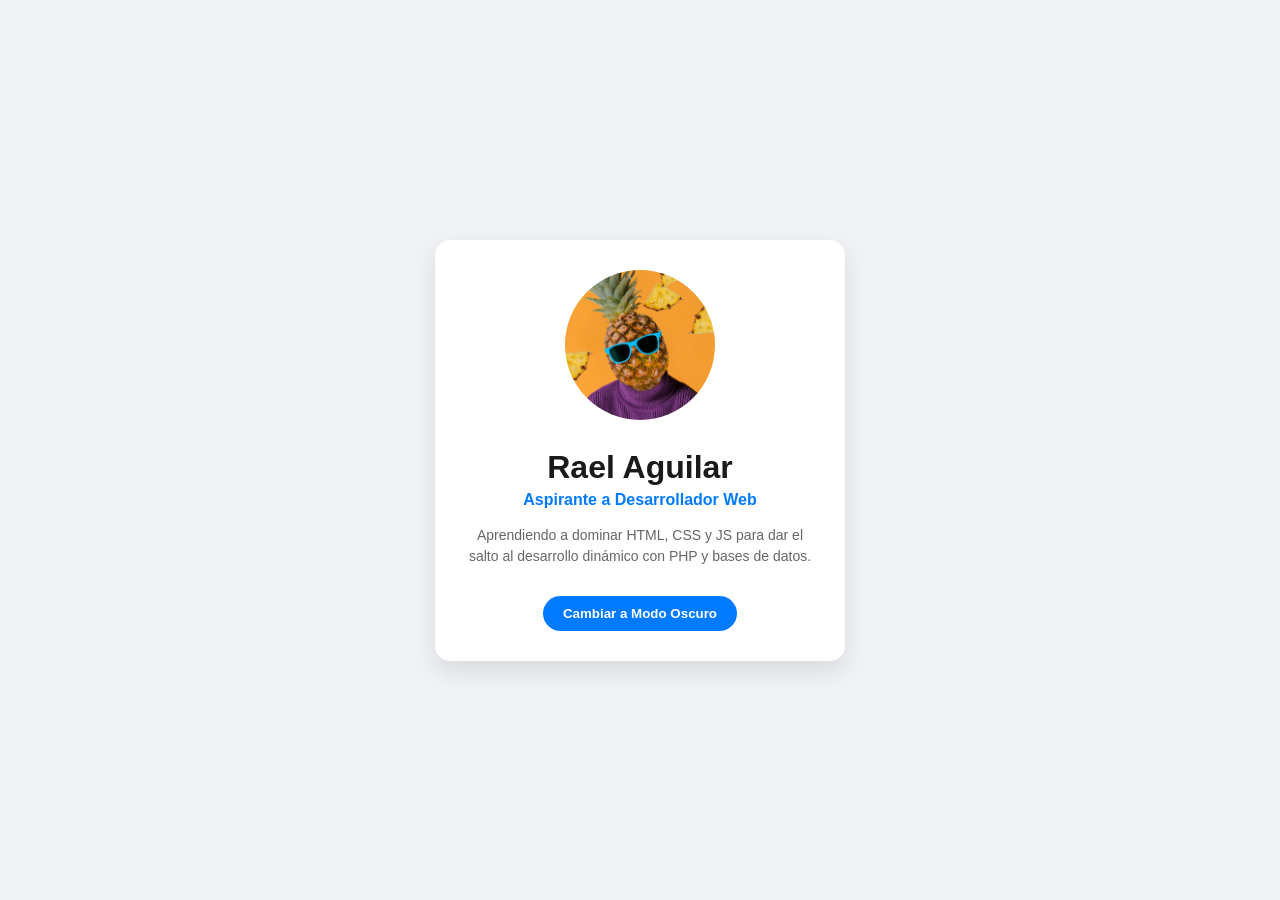
==== index.html @ 2f479e88 "Add files via upload" ====
<!DOCTYPE html>
<html lang="es">
<head>
    <meta charset="UTF-8">
    <meta name="viewport" content="width=device-width, initial-scale=1.0">
    <title>Mi Tarjeta de Presentación</title>
    <!-- Vinculamos el archivo CSS -->
    <link rel="stylesheet" href="estilos.css">
</head>
<body>

    <div class="tarjeta" id="tarjeta">
        <img src="yo.jpg" alt="Foto de Perfil" class="foto">
        <h1>Rael Aguilar</h1>
        <p class="profesion">Aspirante a Desarrollador Web</p>
        <p class="bio">Aprendiendo a dominar HTML, CSS y JS para dar el salto al desarrollo dinámico con PHP y bases de datos.</p>
        
        <button id="btn-tema">Cambiar a Modo Oscuro</button>
    </div>

    <!-- Vinculamos el archivo JS al final para que cargue después del HTML -->
    <script src="script.js"></script>
</body>
</html>
---- estilos.css ----
/* Configuración básica de la página */
body {
    font-family: 'Segoe UI', Tahoma, Geneva, Verdana, sans-serif;
    background-color: #f0f2f5;
    display: flex;
    justify-content: center;
    align-items: center;
    height: 100vh;
    margin: 0;
    transition: background-color 0.3s ease;
}

/* Estilo del contenedor principal */
.tarjeta {
    background-color: #ffffff;
    padding: 30px;
    border-radius: 15px;
    box-shadow: 0 10px 25px rgba(0, 0, 0, 0.1);
    text-align: center;
    max-width: 350px;
    transition: all 0.3s ease;
}

/* Foto redonda */
.foto {
    width: 150px;            /* Define el ancho deseado */
    height: 150px;           /* Define la altura deseada */
    object-fit: cover;       /* Ajusta la imagen sin recortar ni deformar sus proporciones */
    border-radius: 50%;      /* La hace completamente redonda */
    margin-bottom: 15px;
}

/* Tipografías */
h1 {
    margin: 10px 0 5px 0;
    color: #1a1a1a;
}

.profesion {
    color: #007bff;
    font-weight: bold;
    margin-top: 0;
}

.bio {
    color: #666;
    font-size: 14px;
    line-height: 1.5;
}

/* Botón interactivo */
button {
    background-color: #007bff;
    color: white;
    border: none;
    padding: 10px 20px;
    border-radius: 20px;
    cursor: pointer;
    font-weight: bold;
    margin-top: 15px;
    transition: background-color 0.2s ease;
}

button:hover {
    background-color: #0056b3;
}

/* Estilos adicionales que aplicará JavaScript para el Modo Oscuro */
body.oscuro {
    background-color: #121212;
}

.tarjeta.modo-oscuro {
    background-color: #1e1e1e;
    color: #ffffff;
    box-shadow: 0 10px 25px rgba(255, 255, 255, 0.05);
}

.tarjeta.modo-oscuro h1,
.tarjeta.modo-oscuro .bio {
    color: #ffffff;
}
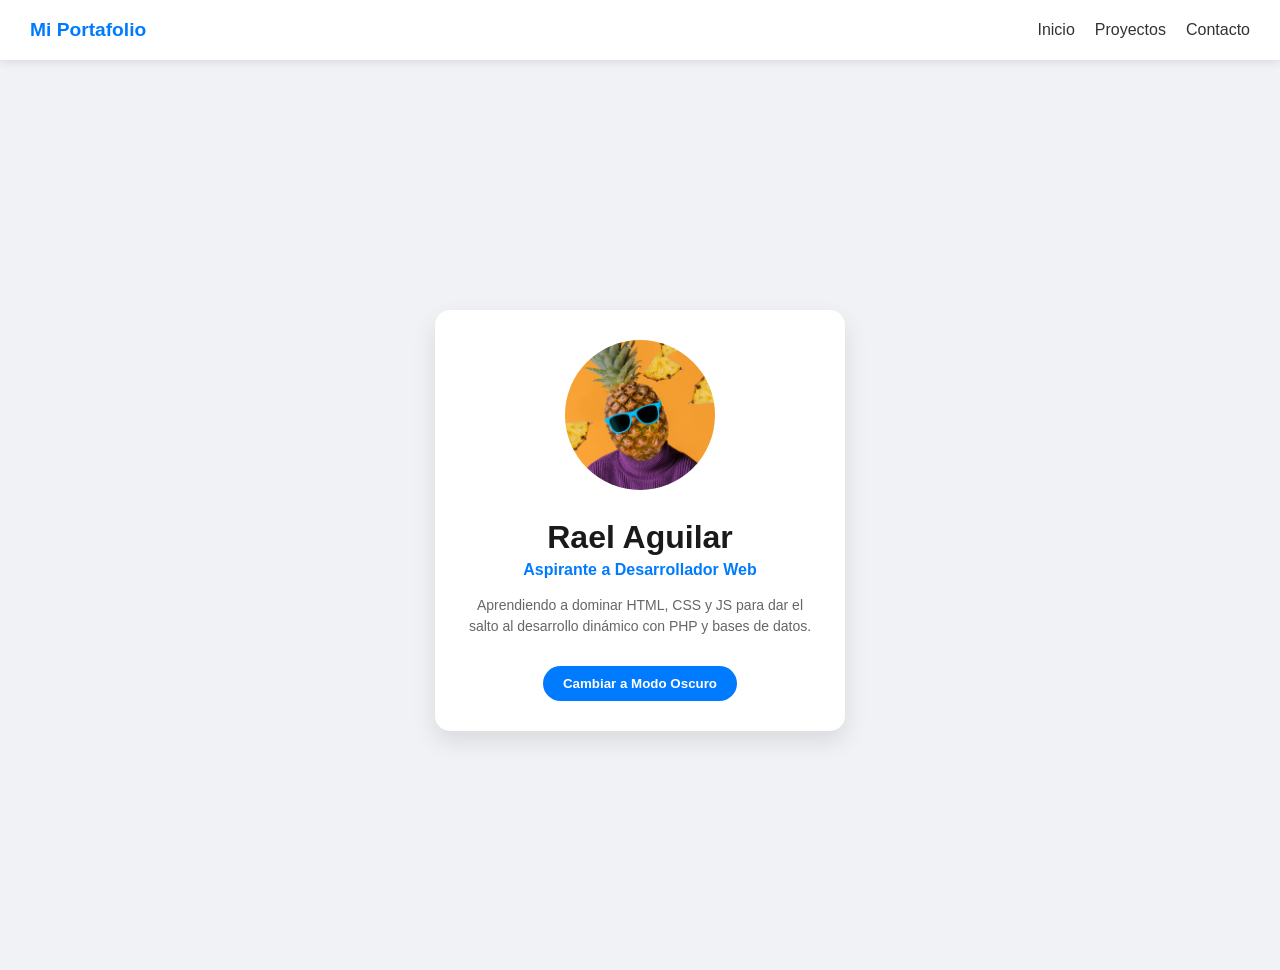
==== commit 12ff0664: "Add files via upload Agregué un menú con opciones" ====
--- a/index.html
+++ b/index.html
@@ -4,21 +4,34 @@
     <meta charset="UTF-8">
     <meta name="viewport" content="width=device-width, initial-scale=1.0">
     <title>Mi Tarjeta de Presentación</title>
-    <!-- Vinculamos el archivo CSS -->
     <link rel="stylesheet" href="estilos.css">
 </head>
 <body>
 
-    <div class="tarjeta" id="tarjeta">
-        <img src="yo.jpg" alt="Foto de Perfil" class="foto">
-        <h1>Rael Aguilar</h1>
-        <p class="profesion">Aspirante a Desarrollador Web</p>
-        <p class="bio">Aprendiendo a dominar HTML, CSS y JS para dar el salto al desarrollo dinámico con PHP y bases de datos.</p>
-        
-        <button id="btn-tema">Cambiar a Modo Oscuro</button>
-    </div>
+    <!-- Menú de Navegación -->
+    <header class="navbar">
+        <div class="logo">Mi Portafolio</div>
+        <nav>
+            <ul class="nav-links">
+                <li><a href="#inicio">Inicio</a></li>
+                <li><a href="proyectos.html">Proyectos</a></li>
+                <li><a href="contacto.html">Contacto</a></li>
+            </ul>
+        </nav>
+    </header>
 
-    <!-- Vinculamos el archivo JS al final para que cargue después del HTML -->
+    <!-- Contenido Principal -->
+    <main class="contenedor-principal" id="inicio">
+        <div class="tarjeta" id="tarjeta">
+            <img src="yo.jpg" alt="Foto de Perfil" class="foto">
+            <h1>Rael Aguilar</h1>
+            <p class="profesion">Aspirante a Desarrollador Web</p>
+            <p class="bio">Aprendiendo a dominar HTML, CSS y JS para dar el salto al desarrollo dinámico con PHP y bases de datos.</p>
+            
+            <button id="btn-tema">Cambiar a Modo Oscuro</button>
+        </div>
+    </main>
+
     <script src="script.js"></script>
 </body>
 </html>
--- a/estilos.css
+++ b/estilos.css
@@ -1,3 +1,75 @@
+/* --- ESTILOS DEL MENÚ DE NAVEGACIÓN --- */
+body {
+    font-family: 'Segoe UI', Tahoma, Geneva, Verdana, sans-serif;
+    background-color: #f0f2f5;
+    margin: 0;
+    padding-top: 70px; /* Espacio para que el menú fijo no tape la tarjeta */
+    transition: background-color 0.3s ease;
+}
+
+.navbar {
+    position: fixed;
+    top: 0;
+    left: 0;
+    width: 100%;
+    height: 60px;
+    background-color: #ffffff;
+    display: flex;
+    justify-content: space-between;
+    align-items: center;
+    padding: 0 30px;
+    box-sizing: border-box;
+    box-shadow: 0 2px 10px rgba(0, 0, 0, 0.1);
+    z-index: 1000; /* Asegura que el menú quede por encima de todo */
+}
+
+.logo {
+    font-weight: bold;
+    font-size: 1.2rem;
+    color: #007bff;
+}
+
+.nav-links {
+    display: flex;
+    list-style: none;
+    margin: 0;
+    padding: 0;
+    gap: 20px; /* Espacio entre cada opción del menú */
+}
+
+.nav-links a {
+    text-decoration: none;
+    color: #333;
+    font-weight: 500;
+    transition: color 0.2s ease;
+}
+
+.nav-links a:hover {
+    color: #007bff; /* Color al pasar el cursor */
+}
+
+/* Centrado del contenido principal */
+.contenedor-principal {
+    display: flex;
+    justify-content: center;
+    align-items: center;
+    min-height: calc(100vh - 70px);
+}
+
+/* --- ESTILOS PARA MODO OSCURO EN EL MENÚ --- */
+body.oscuro .navbar {
+    background-color: #1e1e1e;
+    box-shadow: 0 2px 10px rgba(255, 255, 255, 0.05);
+}
+
+body.oscuro .nav-links a {
+    color: #ffffff;
+}
+
+body.oscuro .nav-links a:hover {
+    color: #007bff;
+}
+
 /* Configuración básica de la página */
 body {
     font-family: 'Segoe UI', Tahoma, Geneva, Verdana, sans-serif;
@@ -79,4 +151,140 @@
 .tarjeta.modo-oscuro h1,
 .tarjeta.modo-oscuro .bio {
     color: #ffffff;
+}
+
+/* --- ESTILOS DEL FORMULARIO DE CONTACTO --- */
+
+.tarjeta-formulario {
+    max-width: 450px; /* Un poco más ancho para que quepa bien el formulario */
+    text-align: left; /* Alineamos las etiquetas del formulario a la izquierda */
+}
+
+.tarjeta-formulario h1, 
+.tarjeta-formulario .bio {
+    text-align: center; /* Mantenemos título y descripción centrados */
+}
+
+.formulario {
+    display: flex;
+    flex-direction: column;
+    gap: 15px; /* Separación entre cada campo */
+    margin-top: 20px;
+}
+
+.campo {
+    display: flex;
+    flex-direction: column;
+    gap: 5px;
+}
+
+.campo label {
+    font-size: 14px;
+    font-weight: bold;
+    color: #444;
+}
+
+.campo input, 
+.campo textarea {
+    width: 100%;
+    padding: 10px 12px;
+    border: 1px solid #ccc;
+    border-radius: 8px;
+    font-family: inherit;
+    font-size: 14px;
+    box-sizing: border-box;
+    transition: border-color 0.2s, box-shadow 0.2s;
+}
+
+/* Efecto al hacer clic en un campo de texto */
+.campo input:focus, 
+.campo textarea:focus {
+    outline: none;
+    border-color: #007bff;
+    box-shadow: 0 0 5px rgba(0, 123, 255, 0.3);
+}
+
+.btn-enviar {
+    background-color: #007bff;
+    color: white;
+    border: none;
+    padding: 12px;
+    border-radius: 8px;
+    font-size: 16px;
+    font-weight: bold;
+    cursor: pointer;
+    transition: background-color 0.2s ease;
+    margin-top: 10px;
+}
+
+.btn-enviar:hover {
+    background-color: #0056b3;
+}
+
+/* Ajustes adicionales si se activa el Modo Oscuro */
+body.oscuro .campo label {
+    color: #ddd;
+}
+
+body.oscuro .campo input, 
+body.oscuro .campo textarea {
+    background-color: #2b2b2b;
+    border-color: #444;
+    color: #fff;
+}
+
+/* --- ESTILOS DE BOTONES SOCIALES --- */
+
+.separador {
+    text-align: center;
+    margin: 25px 0 15px 0;
+    border-bottom: 1px solid #e0e0e0;
+    line-height: 0.1em;
+}
+
+.separador span {
+    background: #fff;
+    padding: 0 10px;
+    color: #888;
+    font-size: 13px;
+}
+
+body.oscuro .separador span {
+    background: #1e1e1e;
+    color: #aaa;
+}
+
+.redes-sociales {
+    display: flex;
+    gap: 10px;
+    justify-content: center;
+}
+
+.btn-red {
+    display: flex;
+    align-items: center;
+    justify-content: center;
+    gap: 8px;
+    flex: 1;
+    padding: 10px 15px;
+    border-radius: 8px;
+    text-decoration: none;
+    color: white;
+    font-weight: bold;
+    font-size: 14px;
+    transition: transform 0.2s, opacity 0.2s;
+}
+
+.btn-red:hover {
+    transform: translateY(-2px); /* Eleva un poco el botón al pasar el cursor */
+    opacity: 0.9;
+}
+
+/* Colores oficiales de las marcas */
+.facebook {
+    background-color: #1877f2;
+}
+
+.whatsapp {
+    background-color: #25d366;
 }
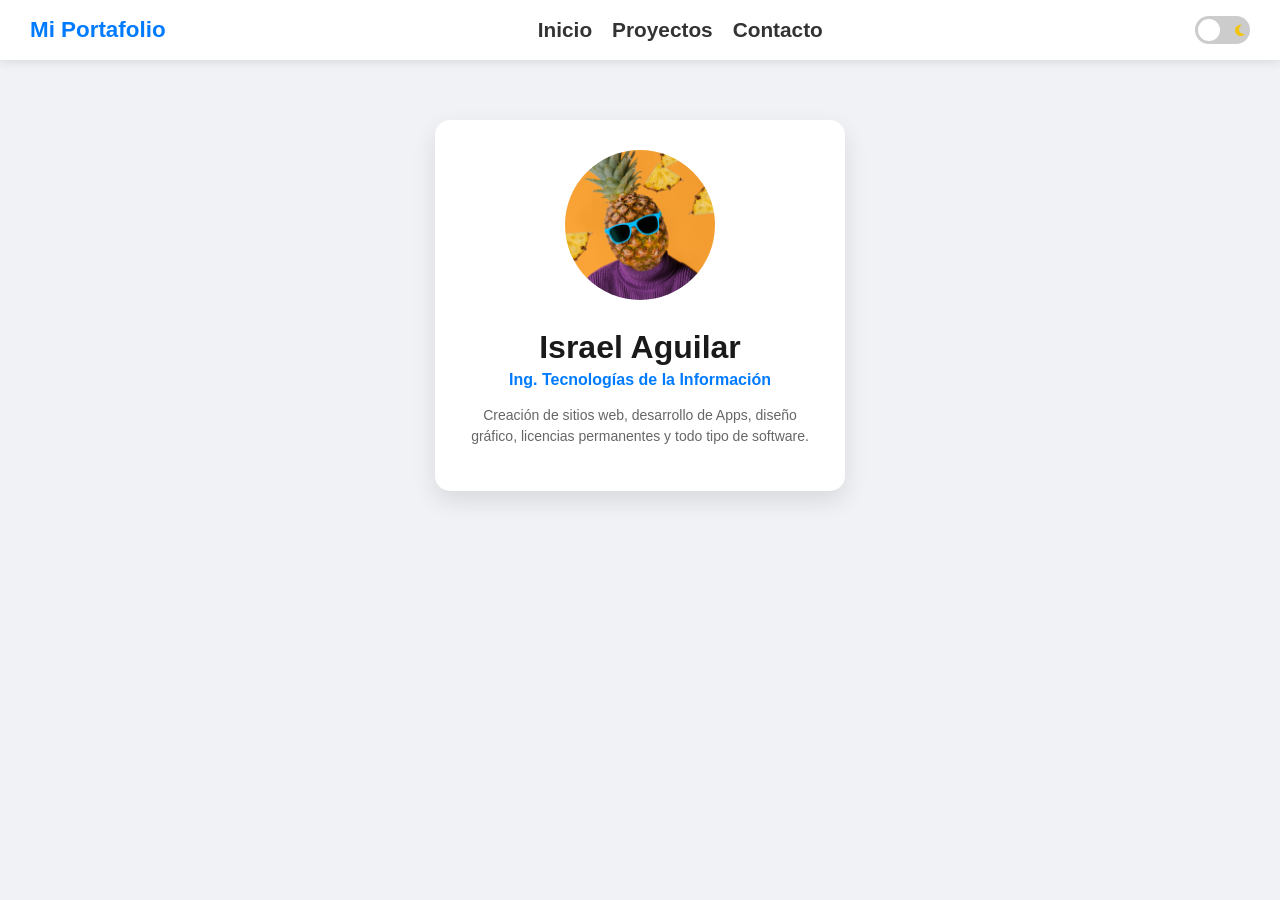
==== commit 9ac4452a: "Add files via upload Agregué mejoras y una galería de capturas en el apartado de proyectos" ====
--- a/index.html
+++ b/index.html
@@ -5,30 +5,41 @@
     <meta name="viewport" content="width=device-width, initial-scale=1.0">
     <title>Mi Tarjeta de Presentación</title>
     <link rel="stylesheet" href="estilos.css">
+    <link rel="stylesheet" href="https://cdnjs.cloudflare.com/ajax/libs/font-awesome/6.4.0/css/all.min.css">
 </head>
 <body>
 
     <!-- Menú de Navegación -->
     <header class="navbar">
-        <div class="logo">Mi Portafolio</div>
-        <nav>
-            <ul class="nav-links">
-                <li><a href="#inicio">Inicio</a></li>
-                <li><a href="proyectos.html">Proyectos</a></li>
-                <li><a href="contacto.html">Contacto</a></li>
-            </ul>
-        </nav>
-    </header>
+    <a href="index.html" class="logo">Mi Portafolio</a>
+    <nav>
+        <ul class="nav-links">
+            <li><a href="index.html">Inicio</a></li>
+            <li><a href="proyectos.html">Proyectos</a></li>
+            <li><a href="contacto.html">Contacto</a></li>
+        </ul>
+    </nav>
+    
+    <!-- Interruptor deslizante de Modo Oscuro -->
+    <div class="theme-switch-wrapper">
+        <label class="theme-switch" for="checkbox-tema">
+            <input type="checkbox" id="checkbox-tema" />
+            <div class="slider round">
+                <i class="fa-solid fa-sun icon-sun"></i>
+                <i class="fa-solid fa-moon icon-moon"></i>
+            </div>
+        </label>
+    </div>
+</header>
 
     <!-- Contenido Principal -->
     <main class="contenedor-principal" id="inicio">
         <div class="tarjeta" id="tarjeta">
             <img src="yo.jpg" alt="Foto de Perfil" class="foto">
-            <h1>Rael Aguilar</h1>
-            <p class="profesion">Aspirante a Desarrollador Web</p>
-            <p class="bio">Aprendiendo a dominar HTML, CSS y JS para dar el salto al desarrollo dinámico con PHP y bases de datos.</p>
+            <h1>Israel Aguilar</h1>
+            <p class="profesion">Ing. Tecnologías de la Información</p>
+            <p class="bio">Creación de sitios web, desarrollo de Apps, diseño gráfico, licencias permanentes y todo tipo de software.</p>
             
-            <button id="btn-tema">Cambiar a Modo Oscuro</button>
         </div>
     </main>
 
--- a/estilos.css
+++ b/estilos.css
@@ -1,10 +1,15 @@
-/* --- ESTILOS DEL MENÚ DE NAVEGACIÓN --- */
+/* ==========================================
+   1. CONFIGURACIÓN Y MENÚ DE NAVEGACIÓN
+   ========================================== */
+
 body {
     font-family: 'Segoe UI', Tahoma, Geneva, Verdana, sans-serif;
     background-color: #f0f2f5;
     margin: 0;
-    padding-top: 70px; /* Espacio para que el menú fijo no tape la tarjeta */
-    transition: background-color 0.3s ease;
+    padding-top: 80px; /* Espacio para la navbar fija */
+    min-height: 100vh;
+    box-sizing: border-box;
+    transition: background-color 0.3s ease, color 0.3s ease;
 }
 
 .navbar {
@@ -20,13 +25,19 @@
     padding: 0 30px;
     box-sizing: border-box;
     box-shadow: 0 2px 10px rgba(0, 0, 0, 0.1);
-    z-index: 1000; /* Asegura que el menú quede por encima de todo */
+    z-index: 1000;
+    transition: background-color 0.3s ease;
 }
 
 .logo {
     font-weight: bold;
-    font-size: 1.2rem;
+    font-size: 1.4rem;
     color: #007bff;
+    text-decoration: none;
+    transition: color 0.2s ease;
+}
+.logo:hover {
+    color: #0056b3;
 }
 
 .nav-links {
@@ -34,55 +45,35 @@
     list-style: none;
     margin: 0;
     padding: 0;
-    gap: 20px; /* Espacio entre cada opción del menú */
+    gap: 20px;
 }
 
 .nav-links a {
     text-decoration: none;
     color: #333;
-    font-weight: 500;
+    font-weight: 600;
+    font-size: 1.3rem;
     transition: color 0.2s ease;
 }
 
 .nav-links a:hover {
-    color: #007bff; /* Color al pasar el cursor */
+    color: #007bff;
 }
 
 /* Centrado del contenido principal */
 .contenedor-principal {
     display: flex;
     justify-content: center;
-    align-items: center;
-    min-height: calc(100vh - 70px);
-}
-
-/* --- ESTILOS PARA MODO OSCURO EN EL MENÚ --- */
-body.oscuro .navbar {
-    background-color: #1e1e1e;
-    box-shadow: 0 2px 10px rgba(255, 255, 255, 0.05);
-}
-
-body.oscuro .nav-links a {
-    color: #ffffff;
-}
-
-body.oscuro .nav-links a:hover {
-    color: #007bff;
-}
-
-/* Configuración básica de la página */
-body {
-    font-family: 'Segoe UI', Tahoma, Geneva, Verdana, sans-serif;
-    background-color: #f0f2f5;
-    display: flex;
-    justify-content: center;
-    align-items: center;
-    height: 100vh;
-    margin: 0;
-    transition: background-color 0.3s ease;
-}
-
-/* Estilo del contenedor principal */
+    align-items: flex-start;
+    padding-top: 40px;
+    padding-bottom: 40px;
+    width: 100%;
+}
+
+/* ==========================================
+   2. ESTILOS DE TARJETAS Y ELEMENTOS BASE
+   ========================================== */
+
 .tarjeta {
     background-color: #ffffff;
     padding: 30px;
@@ -93,16 +84,14 @@
     transition: all 0.3s ease;
 }
 
-/* Foto redonda */
 .foto {
-    width: 150px;            /* Define el ancho deseado */
-    height: 150px;           /* Define la altura deseada */
-    object-fit: cover;       /* Ajusta la imagen sin recortar ni deformar sus proporciones */
-    border-radius: 50%;      /* La hace completamente redonda */
+    width: 150px;
+    height: 150px;
+    object-fit: cover;
+    border-radius: 50%;
     margin-bottom: 15px;
 }
 
-/* Tipografías */
 h1 {
     margin: 10px 0 5px 0;
     color: #1a1a1a;
@@ -120,7 +109,6 @@
     line-height: 1.5;
 }
 
-/* Botón interactivo */
 button {
     background-color: #007bff;
     color: white;
@@ -137,38 +125,24 @@
     background-color: #0056b3;
 }
 
-/* Estilos adicionales que aplicará JavaScript para el Modo Oscuro */
-body.oscuro {
-    background-color: #121212;
-}
-
-.tarjeta.modo-oscuro {
-    background-color: #1e1e1e;
-    color: #ffffff;
-    box-shadow: 0 10px 25px rgba(255, 255, 255, 0.05);
-}
-
-.tarjeta.modo-oscuro h1,
-.tarjeta.modo-oscuro .bio {
-    color: #ffffff;
-}
-
-/* --- ESTILOS DEL FORMULARIO DE CONTACTO --- */
+/* ==========================================
+   3. FORMULARIO DE CONTACTO Y REDES SOCIALES
+   ========================================== */
 
 .tarjeta-formulario {
-    max-width: 450px; /* Un poco más ancho para que quepa bien el formulario */
-    text-align: left; /* Alineamos las etiquetas del formulario a la izquierda */
+    max-width: 450px;
+    text-align: left;
 }
 
 .tarjeta-formulario h1, 
 .tarjeta-formulario .bio {
-    text-align: center; /* Mantenemos título y descripción centrados */
+    text-align: center;
 }
 
 .formulario {
     display: flex;
     flex-direction: column;
-    gap: 15px; /* Separación entre cada campo */
+    gap: 15px;
     margin-top: 20px;
 }
 
@@ -193,10 +167,9 @@
     font-family: inherit;
     font-size: 14px;
     box-sizing: border-box;
-    transition: border-color 0.2s, box-shadow 0.2s;
-}
-
-/* Efecto al hacer clic en un campo de texto */
+    transition: border-color 0.2s, box-shadow 0.2s, background-color 0.3s;
+}
+
 .campo input:focus, 
 .campo textarea:focus {
     outline: none;
@@ -221,20 +194,6 @@
     background-color: #0056b3;
 }
 
-/* Ajustes adicionales si se activa el Modo Oscuro */
-body.oscuro .campo label {
-    color: #ddd;
-}
-
-body.oscuro .campo input, 
-body.oscuro .campo textarea {
-    background-color: #2b2b2b;
-    border-color: #444;
-    color: #fff;
-}
-
-/* --- ESTILOS DE BOTONES SOCIALES --- */
-
 .separador {
     text-align: center;
     margin: 25px 0 15px 0;
@@ -247,11 +206,7 @@
     padding: 0 10px;
     color: #888;
     font-size: 13px;
-}
-
-body.oscuro .separador span {
-    background: #1e1e1e;
-    color: #aaa;
+    transition: background 0.3s;
 }
 
 .redes-sociales {
@@ -276,15 +231,252 @@
 }
 
 .btn-red:hover {
-    transform: translateY(-2px); /* Eleva un poco el botón al pasar el cursor */
+    transform: translateY(-2px);
     opacity: 0.9;
 }
 
-/* Colores oficiales de las marcas */
-.facebook {
-    background-color: #1877f2;
-}
-
-.whatsapp {
-    background-color: #25d366;
+.facebook { background-color: #1877f2; }
+.whatsapp { background-color: #25d366; }
+
+/* ==========================================
+   4. SECCIÓN PROYECTOS Y GALERÍA
+   ========================================== */
+
+.tarjeta-proyecto {
+    max-width: 420px;
+}
+
+.icono-app {
+    font-size: 50px;
+    color: #3ddc84;
+    margin-bottom: 10px;
+}
+
+.btn-descargar {
+    display: inline-flex;
+    align-items: center;
+    justify-content: center;
+    gap: 10px;
+    background-color: #3ddc84;
+    color: #000000;
+    text-decoration: none;
+    font-weight: bold;
+    padding: 12px 24px;
+    border-radius: 30px;
+    margin-top: 15px;
+    box-shadow: 0 4px 12px rgba(61, 220, 132, 0.3);
+    transition: transform 0.2s, background-color 0.2s;
+}
+
+.btn-descargar:hover {
+    transform: translateY(-2px);
+    background-color: #32be70;
+}
+
+.tarjeta-ancha {
+    max-width: 900px;
+    width: 90%;
+}
+
+.galeria-app {
+    display: flex;
+    justify-content: center;
+    align-items: center;
+    gap: 20px;
+    margin: 25px 0;
+    flex-wrap: wrap;
+}
+
+.galeria-app img {
+    width: 160px;
+    height: auto;
+    border-radius: 12px;
+    box-shadow: 0 4px 12px rgba(0, 0, 0, 0.2);
+    cursor: pointer;
+    transition: transform 0.2s ease, box-shadow 0.2s ease;
+}
+
+.galeria-app img:hover {
+    transform: scale(1.05);
+    box-shadow: 0 8px 20px rgba(0, 0, 0, 0.3);
+}
+
+.modal {
+    display: none;
+    position: fixed;
+    z-index: 2000;
+    top: 0;
+    left: 0;
+    width: 100%;
+    height: 100%;
+    background-color: rgba(0, 0, 0, 0.85);
+    justify-content: center;
+    align-items: center;
+    backdrop-filter: blur(5px);
+}
+
+.modal-contenido {
+    max-width: 90%;
+    max-height: 85vh;
+    border-radius: 10px;
+    box-shadow: 0 0 20px rgba(255, 255, 255, 0.2);
+    animation: zoom 0.3s ease;
+}
+
+@keyframes zoom {
+    from { transform: scale(0.7); opacity: 0; }
+    to { transform: scale(1); opacity: 1; }
+}
+
+.cerrar {
+    position: absolute;
+    top: 20px;
+    right: 35px;
+    color: #ffffff;
+    font-size: 40px;
+    font-weight: bold;
+    cursor: pointer;
+    transition: color 0.2s;
+}
+
+.cerrar:hover {
+    color: #3ddc84;
+}
+
+/* ==========================================
+   5. INTERRUPTOR DESLIZANTE (TOGGLE SWITCH)
+   ========================================== */
+
+.theme-switch-wrapper {
+    display: flex;
+    align-items: center;
+}
+
+.theme-switch {
+    display: inline-block;
+    height: 28px;
+    position: relative;
+    width: 55px;
+}
+
+.theme-switch input {
+    display: none;
+}
+
+.slider {
+    background-color: #ccc;
+    bottom: 0;
+    cursor: pointer;
+    left: 0;
+    position: absolute;
+    right: 0;
+    top: 0;
+    transition: .4s;
+    display: flex;
+    align-items: center;
+    justify-content: space-between;
+    padding: 0 5px;
+}
+
+.slider.round {
+    border-radius: 34px;
+}
+
+.slider.round:before {
+    background-color: #fff;
+    bottom: 3px;
+    content: "";
+    height: 22px;
+    left: 3px;
+    position: absolute;
+    transition: .4s;
+    width: 22px;
+    border-radius: 50%;
+    z-index: 2;
+}
+
+.icon-sun {
+    color: #f39c12;
+    font-size: 13px;
+}
+
+.icon-moon {
+    color: #f1c40f;
+    font-size: 13px;
+}
+
+input:checked + .slider {
+    background-color: #374151;
+}
+
+input:checked + .slider:before {
+    transform: translateX(27px);
+}
+
+/* ==========================================
+   6. ESTILOS COMPLETOS DE MODO OSCURO
+   ========================================== */
+
+body.oscuro {
+    background-color: #121212;
+    color: #ffffff;
+}
+
+body.oscuro .navbar {
+    background-color: #1e1e1e;
+    box-shadow: 0 2px 10px rgba(255, 255, 255, 0.05);
+}
+
+body.oscuro .nav-links a {
+    color: #ffffff;
+}
+
+body.oscuro .logo {
+    color: #60a5fa;
+}
+
+/* Tarjetas en Modo Oscuro */
+body.oscuro .tarjeta,
+body.oscuro .tarjeta-proyecto,
+body.oscuro .tarjeta-formulario {
+    background-color: #1e1e1e;
+    color: #ffffff;
+    box-shadow: 0 10px 25px rgba(255, 255, 255, 0.05);
+}
+
+body.oscuro h1, 
+body.oscuro h2, 
+body.oscuro h3 {
+    color: #ffffff;
+}
+
+body.oscuro .bio,
+body.oscuro p {
+    color: #aaaaaa;
+}
+
+/* Formulario en Modo Oscuro (Corrección de clases) */
+body.oscuro .campo label {
+    color: #dddddd;
+}
+
+body.oscuro .campo input, 
+body.oscuro .campo textarea {
+    background-color: #2b2b2b;
+    border-color: #444444;
+    color: #ffffff;
+}
+
+body.oscuro .campo input::placeholder,
+body.oscuro .campo textarea::placeholder {
+    color: #888888;
+}
+
+body.oscuro .separador span {
+    background: #1e1e1e;
+    color: #aaaaaa;
+}
+
+body.oscuro .separador {
+    border-bottom: 1px solid #333333;
 }
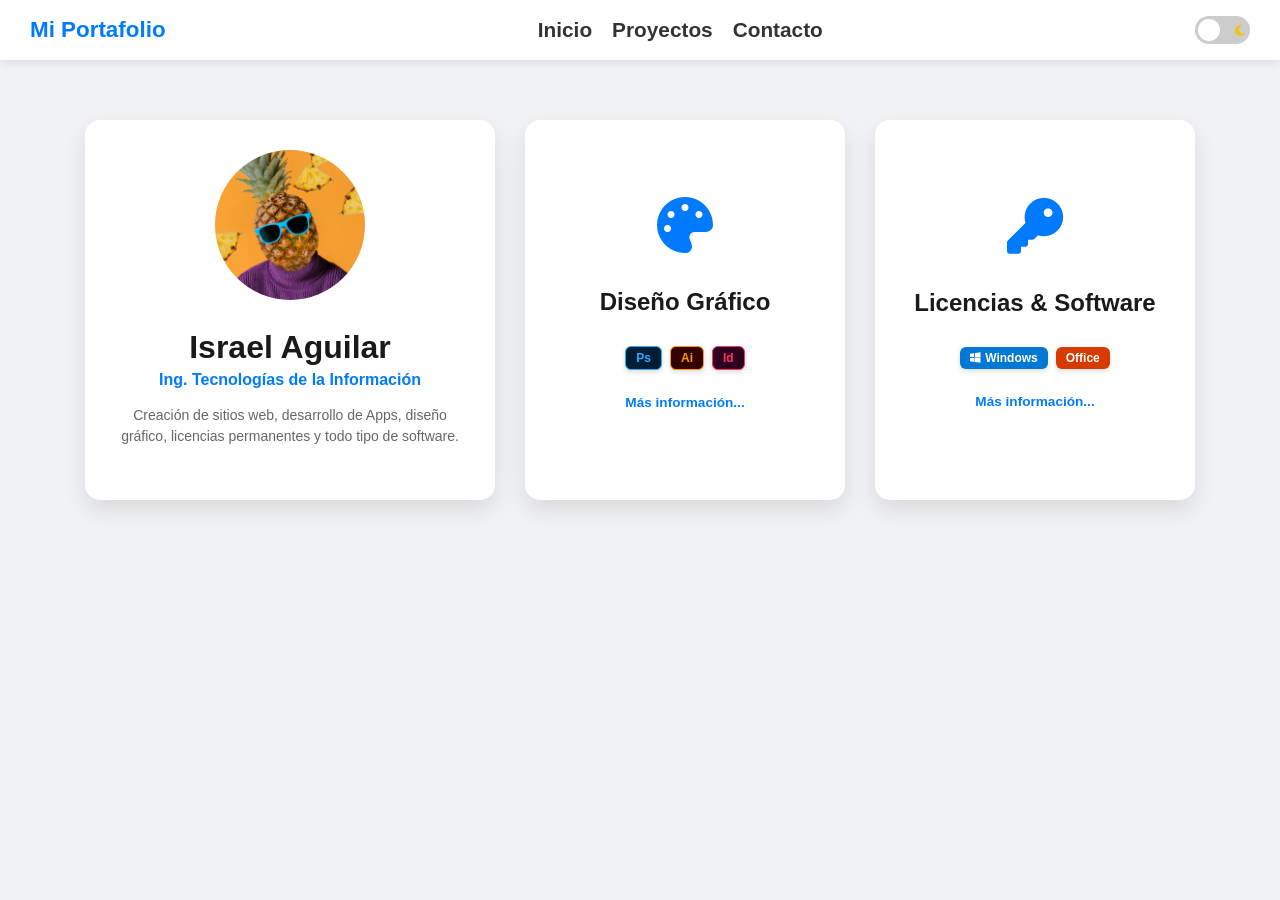
==== commit 5a1523b8: "Primer guardado de mi sitio web" ====
--- a/index.html
+++ b/index.html
@@ -1,48 +1,109 @@
-<!DOCTYPE html>
-<html lang="es">
-<head>
-    <meta charset="UTF-8">
-    <meta name="viewport" content="width=device-width, initial-scale=1.0">
-    <title>Mi Tarjeta de Presentación</title>
-    <link rel="stylesheet" href="estilos.css">
-    <link rel="stylesheet" href="https://cdnjs.cloudflare.com/ajax/libs/font-awesome/6.4.0/css/all.min.css">
-</head>
-<body>
-
-    <!-- Menú de Navegación -->
-    <header class="navbar">
-    <a href="index.html" class="logo">Mi Portafolio</a>
-    <nav>
-        <ul class="nav-links">
-            <li><a href="index.html">Inicio</a></li>
-            <li><a href="proyectos.html">Proyectos</a></li>
-            <li><a href="contacto.html">Contacto</a></li>
-        </ul>
-    </nav>
-    
-    <!-- Interruptor deslizante de Modo Oscuro -->
-    <div class="theme-switch-wrapper">
-        <label class="theme-switch" for="checkbox-tema">
-            <input type="checkbox" id="checkbox-tema" />
-            <div class="slider round">
-                <i class="fa-solid fa-sun icon-sun"></i>
-                <i class="fa-solid fa-moon icon-moon"></i>
-            </div>
-        </label>
-    </div>
-</header>
-
-    <!-- Contenido Principal -->
-    <main class="contenedor-principal" id="inicio">
-        <div class="tarjeta" id="tarjeta">
-            <img src="yo.jpg" alt="Foto de Perfil" class="foto">
-            <h1>Israel Aguilar</h1>
-            <p class="profesion">Ing. Tecnologías de la Información</p>
-            <p class="bio">Creación de sitios web, desarrollo de Apps, diseño gráfico, licencias permanentes y todo tipo de software.</p>
-            
-        </div>
-    </main>
-
-    <script src="script.js"></script>
-</body>
+<!DOCTYPE html>
+<html lang="es">
+<head>
+    <meta charset="UTF-8">
+    <meta name="viewport" content="width=device-width, initial-scale=1.0">
+    <title>Mi Tarjeta de Presentación</title>
+    <link rel="stylesheet" href="estilos.css">
+    <link rel="stylesheet" href="https://cdnjs.cloudflare.com/ajax/libs/font-awesome/6.4.0/css/all.min.css">
+</head>
+<body>
+
+    <!-- Menú de Navegación -->
+    <header class="navbar">
+    <a href="index.html" class="logo">Mi Portafolio</a>
+    <nav>
+        <ul class="nav-links">
+            <li><a href="index.html">Inicio</a></li>
+            <li><a href="proyectos.html">Proyectos</a></li>
+            <li><a href="contacto.html">Contacto</a></li>
+        </ul>
+    </nav>
+    
+    <!-- Interruptor deslizante de Modo Oscuro -->
+    <div class="theme-switch-wrapper">
+        <label class="theme-switch" for="checkbox-tema">
+            <input type="checkbox" id="checkbox-tema" />
+            <div class="slider round">
+                <i class="fa-solid fa-sun icon-sun"></i>
+                <i class="fa-solid fa-moon icon-moon"></i>
+            </div>
+        </label>
+    </div>
+</header>
+
+    <!-- Contenido Principal -->
+    <main class="contenedor-principal">
+    <div class="malla-servicios">
+        
+        <!-- Tarjeta de Presentación Principal (Fija) -->
+        <div class="tarjeta">
+            <img src="yo.jpg" alt="Foto de perfil" class="foto">
+            <h1>Israel Aguilar</h1>
+            <p class="profesion">Ing. Tecnologías de la Información</p>
+            <p class="bio">
+                Creación de sitios web, desarrollo de Apps, diseño gráfico, licencias permanentes y todo tipo de software.
+            </p>
+        </div>
+
+        <!-- TARJETA CON FLIP 1: Diseño Gráfico -->
+        <div class="tarjeta-flip">
+            <div class="tarjeta-flip-inner">
+                <!-- Cara Frontal -->
+                <div class="tarjeta-flip-frente">
+                    <i class="fa-solid fa-palette icono-servicio"></i>
+                    <h2>Diseño Gráfico</h2>
+                    <div class="insignias-programas">
+                        <span class="insignia ps">Ps</span>
+                        <span class="insignia ai">Ai</span>
+                        <span class="insignia id">Id</span>
+                    </div>
+                    <p class="subtexto-flip">Más información...</p>
+                </div>
+                <!-- Cara Trasera -->
+                <div class="tarjeta-flip-atras">
+                    <h3>Diseño Gráfico</h3>
+                    <ul class="lista-servicios">
+                        <li><i class="fa-solid fa-check"></i> Logos e identidad visual</li>
+                        <li><i class="fa-solid fa-check"></i> Banners y publicidad digital</li>
+                        <li><i class="fa-solid fa-check"></i> Invitaciones digitales de todo tipo</li>
+                        <li><i class="fa-solid fa-check"></i> Rediseño de marca</li>
+                        <li><i class="fa-solid fa-check"></i> Herramientas profesionales de diseño como Photoshop, Illustrator, etc.</li>
+                    </ul>
+                    <a href="contacto.html" class="btn-servicio">Cotizar</a>
+                </div>
+            </div>
+        </div>
+
+        <!-- TARJETA CON FLIP 2: Software y Licencias -->
+        <div class="tarjeta-flip">
+            <div class="tarjeta-flip-inner">
+                <!-- Cara Frontal -->
+                <div class="tarjeta-flip-frente">
+                    <i class="fa-solid fa-key icono-servicio"></i>
+                    <h2>Licencias & Software</h2>
+                    <div class="insignias-programas">
+                <span class="insignia win"><i class="fa-brands fa-windows"></i> Windows</span>
+                <span class="insignia office">Office</span>
+            </div>
+                    <p class="subtexto-flip">Más información...</p>
+                </div>
+                <!-- Cara Trasera -->
+                <div class="tarjeta-flip-atras">
+                    <h3>Activación & Software</h3>
+                    <ul class="lista-servicios">
+                        <li><i class="fa-solid fa-check"></i> Licencias de Windows & Office de manera permanente</li>
+                        <li><i class="fa-solid fa-check"></i> Mantenimiento y optimización de equipos</li>
+                        <li><i class="fa-solid fa-check"></i> Instalación remota</li>
+                    </ul>
+                    <a href="contacto.html" class="btn-servicio">Consultar</a>
+                </div>
+            </div>
+        </div>
+
+    </div>
+</main>
+
+    <script src="script.js"></script>
+</body>
 </html>
--- a/estilos.css
+++ b/estilos.css
@@ -1,482 +1,920 @@
-/* ==========================================
-   1. CONFIGURACIÓN Y MENÚ DE NAVEGACIÓN
-   ========================================== */
-
-body {
-    font-family: 'Segoe UI', Tahoma, Geneva, Verdana, sans-serif;
-    background-color: #f0f2f5;
-    margin: 0;
-    padding-top: 80px; /* Espacio para la navbar fija */
-    min-height: 100vh;
-    box-sizing: border-box;
-    transition: background-color 0.3s ease, color 0.3s ease;
-}
-
-.navbar {
-    position: fixed;
-    top: 0;
-    left: 0;
-    width: 100%;
-    height: 60px;
-    background-color: #ffffff;
-    display: flex;
-    justify-content: space-between;
-    align-items: center;
-    padding: 0 30px;
-    box-sizing: border-box;
-    box-shadow: 0 2px 10px rgba(0, 0, 0, 0.1);
-    z-index: 1000;
-    transition: background-color 0.3s ease;
-}
-
-.logo {
-    font-weight: bold;
-    font-size: 1.4rem;
-    color: #007bff;
-    text-decoration: none;
-    transition: color 0.2s ease;
-}
-.logo:hover {
-    color: #0056b3;
-}
-
-.nav-links {
-    display: flex;
-    list-style: none;
-    margin: 0;
-    padding: 0;
-    gap: 20px;
-}
-
-.nav-links a {
-    text-decoration: none;
-    color: #333;
-    font-weight: 600;
-    font-size: 1.3rem;
-    transition: color 0.2s ease;
-}
-
-.nav-links a:hover {
-    color: #007bff;
-}
-
-/* Centrado del contenido principal */
-.contenedor-principal {
-    display: flex;
-    justify-content: center;
-    align-items: flex-start;
-    padding-top: 40px;
-    padding-bottom: 40px;
-    width: 100%;
-}
-
-/* ==========================================
-   2. ESTILOS DE TARJETAS Y ELEMENTOS BASE
-   ========================================== */
-
-.tarjeta {
-    background-color: #ffffff;
-    padding: 30px;
-    border-radius: 15px;
-    box-shadow: 0 10px 25px rgba(0, 0, 0, 0.1);
-    text-align: center;
-    max-width: 350px;
-    transition: all 0.3s ease;
-}
-
-.foto {
-    width: 150px;
-    height: 150px;
-    object-fit: cover;
-    border-radius: 50%;
-    margin-bottom: 15px;
-}
-
-h1 {
-    margin: 10px 0 5px 0;
-    color: #1a1a1a;
-}
-
-.profesion {
-    color: #007bff;
-    font-weight: bold;
-    margin-top: 0;
-}
-
-.bio {
-    color: #666;
-    font-size: 14px;
-    line-height: 1.5;
-}
-
-button {
-    background-color: #007bff;
-    color: white;
-    border: none;
-    padding: 10px 20px;
-    border-radius: 20px;
-    cursor: pointer;
-    font-weight: bold;
-    margin-top: 15px;
-    transition: background-color 0.2s ease;
-}
-
-button:hover {
-    background-color: #0056b3;
-}
-
-/* ==========================================
-   3. FORMULARIO DE CONTACTO Y REDES SOCIALES
-   ========================================== */
-
-.tarjeta-formulario {
-    max-width: 450px;
-    text-align: left;
-}
-
-.tarjeta-formulario h1, 
-.tarjeta-formulario .bio {
-    text-align: center;
-}
-
-.formulario {
-    display: flex;
-    flex-direction: column;
-    gap: 15px;
-    margin-top: 20px;
-}
-
-.campo {
-    display: flex;
-    flex-direction: column;
-    gap: 5px;
-}
-
-.campo label {
-    font-size: 14px;
-    font-weight: bold;
-    color: #444;
-}
-
-.campo input, 
-.campo textarea {
-    width: 100%;
-    padding: 10px 12px;
-    border: 1px solid #ccc;
-    border-radius: 8px;
-    font-family: inherit;
-    font-size: 14px;
-    box-sizing: border-box;
-    transition: border-color 0.2s, box-shadow 0.2s, background-color 0.3s;
-}
-
-.campo input:focus, 
-.campo textarea:focus {
-    outline: none;
-    border-color: #007bff;
-    box-shadow: 0 0 5px rgba(0, 123, 255, 0.3);
-}
-
-.btn-enviar {
-    background-color: #007bff;
-    color: white;
-    border: none;
-    padding: 12px;
-    border-radius: 8px;
-    font-size: 16px;
-    font-weight: bold;
-    cursor: pointer;
-    transition: background-color 0.2s ease;
-    margin-top: 10px;
-}
-
-.btn-enviar:hover {
-    background-color: #0056b3;
-}
-
-.separador {
-    text-align: center;
-    margin: 25px 0 15px 0;
-    border-bottom: 1px solid #e0e0e0;
-    line-height: 0.1em;
-}
-
-.separador span {
-    background: #fff;
-    padding: 0 10px;
-    color: #888;
-    font-size: 13px;
-    transition: background 0.3s;
-}
-
-.redes-sociales {
-    display: flex;
-    gap: 10px;
-    justify-content: center;
-}
-
-.btn-red {
-    display: flex;
-    align-items: center;
-    justify-content: center;
-    gap: 8px;
-    flex: 1;
-    padding: 10px 15px;
-    border-radius: 8px;
-    text-decoration: none;
-    color: white;
-    font-weight: bold;
-    font-size: 14px;
-    transition: transform 0.2s, opacity 0.2s;
-}
-
-.btn-red:hover {
-    transform: translateY(-2px);
-    opacity: 0.9;
-}
-
-.facebook { background-color: #1877f2; }
-.whatsapp { background-color: #25d366; }
-
-/* ==========================================
-   4. SECCIÓN PROYECTOS Y GALERÍA
-   ========================================== */
-
-.tarjeta-proyecto {
-    max-width: 420px;
-}
-
-.icono-app {
-    font-size: 50px;
-    color: #3ddc84;
-    margin-bottom: 10px;
-}
-
-.btn-descargar {
-    display: inline-flex;
-    align-items: center;
-    justify-content: center;
-    gap: 10px;
-    background-color: #3ddc84;
-    color: #000000;
-    text-decoration: none;
-    font-weight: bold;
-    padding: 12px 24px;
-    border-radius: 30px;
-    margin-top: 15px;
-    box-shadow: 0 4px 12px rgba(61, 220, 132, 0.3);
-    transition: transform 0.2s, background-color 0.2s;
-}
-
-.btn-descargar:hover {
-    transform: translateY(-2px);
-    background-color: #32be70;
-}
-
-.tarjeta-ancha {
-    max-width: 900px;
-    width: 90%;
-}
-
-.galeria-app {
-    display: flex;
-    justify-content: center;
-    align-items: center;
-    gap: 20px;
-    margin: 25px 0;
-    flex-wrap: wrap;
-}
-
-.galeria-app img {
-    width: 160px;
-    height: auto;
-    border-radius: 12px;
-    box-shadow: 0 4px 12px rgba(0, 0, 0, 0.2);
-    cursor: pointer;
-    transition: transform 0.2s ease, box-shadow 0.2s ease;
-}
-
-.galeria-app img:hover {
-    transform: scale(1.05);
-    box-shadow: 0 8px 20px rgba(0, 0, 0, 0.3);
-}
-
-.modal {
-    display: none;
-    position: fixed;
-    z-index: 2000;
-    top: 0;
-    left: 0;
-    width: 100%;
-    height: 100%;
-    background-color: rgba(0, 0, 0, 0.85);
-    justify-content: center;
-    align-items: center;
-    backdrop-filter: blur(5px);
-}
-
-.modal-contenido {
-    max-width: 90%;
-    max-height: 85vh;
-    border-radius: 10px;
-    box-shadow: 0 0 20px rgba(255, 255, 255, 0.2);
-    animation: zoom 0.3s ease;
-}
-
-@keyframes zoom {
-    from { transform: scale(0.7); opacity: 0; }
-    to { transform: scale(1); opacity: 1; }
-}
-
-.cerrar {
-    position: absolute;
-    top: 20px;
-    right: 35px;
-    color: #ffffff;
-    font-size: 40px;
-    font-weight: bold;
-    cursor: pointer;
-    transition: color 0.2s;
-}
-
-.cerrar:hover {
-    color: #3ddc84;
-}
-
-/* ==========================================
-   5. INTERRUPTOR DESLIZANTE (TOGGLE SWITCH)
-   ========================================== */
-
-.theme-switch-wrapper {
-    display: flex;
-    align-items: center;
-}
-
-.theme-switch {
-    display: inline-block;
-    height: 28px;
-    position: relative;
-    width: 55px;
-}
-
-.theme-switch input {
-    display: none;
-}
-
-.slider {
-    background-color: #ccc;
-    bottom: 0;
-    cursor: pointer;
-    left: 0;
-    position: absolute;
-    right: 0;
-    top: 0;
-    transition: .4s;
-    display: flex;
-    align-items: center;
-    justify-content: space-between;
-    padding: 0 5px;
-}
-
-.slider.round {
-    border-radius: 34px;
-}
-
-.slider.round:before {
-    background-color: #fff;
-    bottom: 3px;
-    content: "";
-    height: 22px;
-    left: 3px;
-    position: absolute;
-    transition: .4s;
-    width: 22px;
-    border-radius: 50%;
-    z-index: 2;
-}
-
-.icon-sun {
-    color: #f39c12;
-    font-size: 13px;
-}
-
-.icon-moon {
-    color: #f1c40f;
-    font-size: 13px;
-}
-
-input:checked + .slider {
-    background-color: #374151;
-}
-
-input:checked + .slider:before {
-    transform: translateX(27px);
-}
-
-/* ==========================================
-   6. ESTILOS COMPLETOS DE MODO OSCURO
-   ========================================== */
-
-body.oscuro {
-    background-color: #121212;
-    color: #ffffff;
-}
-
-body.oscuro .navbar {
-    background-color: #1e1e1e;
-    box-shadow: 0 2px 10px rgba(255, 255, 255, 0.05);
-}
-
-body.oscuro .nav-links a {
-    color: #ffffff;
-}
-
-body.oscuro .logo {
-    color: #60a5fa;
-}
-
-/* Tarjetas en Modo Oscuro */
-body.oscuro .tarjeta,
-body.oscuro .tarjeta-proyecto,
-body.oscuro .tarjeta-formulario {
-    background-color: #1e1e1e;
-    color: #ffffff;
-    box-shadow: 0 10px 25px rgba(255, 255, 255, 0.05);
-}
-
-body.oscuro h1, 
-body.oscuro h2, 
-body.oscuro h3 {
-    color: #ffffff;
-}
-
-body.oscuro .bio,
-body.oscuro p {
-    color: #aaaaaa;
-}
-
-/* Formulario en Modo Oscuro (Corrección de clases) */
-body.oscuro .campo label {
-    color: #dddddd;
-}
-
-body.oscuro .campo input, 
-body.oscuro .campo textarea {
-    background-color: #2b2b2b;
-    border-color: #444444;
-    color: #ffffff;
-}
-
-body.oscuro .campo input::placeholder,
-body.oscuro .campo textarea::placeholder {
-    color: #888888;
-}
-
-body.oscuro .separador span {
-    background: #1e1e1e;
-    color: #aaaaaa;
-}
-
-body.oscuro .separador {
-    border-bottom: 1px solid #333333;
+/* ==========================================
+   1. CONFIGURACIÓN Y MENÚ DE NAVEGACIÓN
+   ========================================== */
+
+body {
+    font-family: 'Segoe UI', Tahoma, Geneva, Verdana, sans-serif;
+    background-color: #f0f2f5;
+    margin: 0;
+    padding-top: 80px; /* Espacio para la navbar fija */
+    min-height: 100vh;
+    box-sizing: border-box;
+    transition: background-color 0.3s ease, color 0.3s ease;
+}
+
+.navbar {
+    position: fixed;
+    top: 0;
+    left: 0;
+    width: 100%;
+    height: 60px;
+    background-color: #ffffff;
+    display: flex;
+    justify-content: space-between;
+    align-items: center;
+    padding: 0 30px;
+    box-sizing: border-box;
+    box-shadow: 0 2px 10px rgba(0, 0, 0, 0.1);
+    z-index: 1000;
+    transition: background-color 0.3s ease;
+}
+
+.logo {
+    font-weight: bold;
+    font-size: 1.4rem;
+    color: #007bff;
+    text-decoration: none;
+    transition: color 0.2s ease;
+}
+.logo:hover {
+    color: #0056b3;
+}
+
+.nav-links {
+    display: flex;
+    list-style: none;
+    margin: 0;
+    padding: 0;
+    gap: 20px;
+}
+
+.nav-links a {
+    text-decoration: none;
+    color: #333;
+    font-weight: 600;
+    font-size: 1.3rem;
+    transition: color 0.2s ease;
+}
+
+.nav-links a:hover {
+    color: #007bff;
+}
+
+/* Centrado del contenido principal */
+.contenedor-principal {
+    display: flex;
+    justify-content: center;
+    align-items: flex-start;
+    padding-top: 40px;
+    padding-bottom: 40px;
+    width: 100%;
+}
+
+/* ==========================================
+   2. ESTILOS DE TARJETAS Y ELEMENTOS BASE
+   ========================================== */
+
+.tarjeta {
+    background-color: #ffffff;
+    padding: 30px;
+    border-radius: 15px;
+    box-shadow: 0 10px 25px rgba(0, 0, 0, 0.1);
+    text-align: center;
+    max-width: 350px;
+    transition: all 0.3s ease;
+}
+
+.foto {
+    width: 150px;
+    height: 150px;
+    object-fit: cover;
+    border-radius: 50%;
+    margin-bottom: 15px;
+}
+
+h1 {
+    margin: 10px 0 5px 0;
+    color: #1a1a1a;
+}
+
+.profesion {
+    color: #007bff;
+    font-weight: bold;
+    margin-top: 0;
+}
+
+.bio {
+    color: #666;
+    font-size: 14px;
+    line-height: 1.5;
+}
+
+button {
+    background-color: #007bff;
+    color: white;
+    border: none;
+    padding: 10px 20px;
+    border-radius: 20px;
+    cursor: pointer;
+    font-weight: bold;
+    margin-top: 15px;
+    transition: background-color 0.2s ease;
+}
+
+button:hover {
+    background-color: #0056b3;
+}
+
+/* ==========================================
+   3. FORMULARIO DE CONTACTO Y REDES SOCIALES
+   ========================================== */
+
+.tarjeta-formulario {
+    max-width: 450px;
+    text-align: left;
+}
+
+.tarjeta-formulario h1, 
+.tarjeta-formulario .bio {
+    text-align: center;
+}
+
+.formulario {
+    display: flex;
+    flex-direction: column;
+    gap: 15px;
+    margin-top: 20px;
+}
+
+.campo {
+    display: flex;
+    flex-direction: column;
+    gap: 5px;
+}
+
+.campo label {
+    font-size: 14px;
+    font-weight: bold;
+    color: #444;
+}
+
+.campo input, 
+.campo textarea {
+    width: 100%;
+    padding: 10px 12px;
+    border: 1px solid #ccc;
+    border-radius: 8px;
+    font-family: inherit;
+    font-size: 14px;
+    box-sizing: border-box;
+    transition: border-color 0.2s, box-shadow 0.2s, background-color 0.3s;
+    resize:none;
+}
+
+.campo input:focus, 
+.campo textarea:focus {
+    outline: none;
+    border-color: #007bff;
+    box-shadow: 0 0 5px rgba(0, 123, 255, 0.3);
+}
+
+.btn-enviar {
+    background-color: #007bff;
+    color: white;
+    border: none;
+    padding: 12px;
+    border-radius: 8px;
+    font-size: 16px;
+    font-weight: bold;
+    cursor: pointer;
+    transition: background-color 0.2s ease;
+    margin-top: 10px;
+}
+
+.btn-enviar:hover {
+    background-color: #0056b3;
+}
+
+.separador {
+    text-align: center;
+    margin: 25px 0 15px 0;
+    border-bottom: 1px solid #e0e0e0;
+    line-height: 0.1em;
+}
+
+.separador span {
+    background: #fff;
+    padding: 0 10px;
+    color: #888;
+    font-size: 13px;
+    transition: background 0.3s;
+}
+
+.redes-sociales {
+    display: flex;
+    gap: 10px;
+    justify-content: center;
+}
+
+.btn-red {
+    display: flex;
+    align-items: center;
+    justify-content: center;
+    gap: 8px;
+    flex: 1;
+    padding: 10px 15px;
+    border-radius: 8px;
+    text-decoration: none;
+    color: white;
+    font-weight: bold;
+    font-size: 14px;
+    transition: transform 0.2s, opacity 0.2s;
+}
+
+.btn-red:hover {
+    transform: translateY(-2px);
+    opacity: 0.9;
+}
+
+.facebook { background-color: #1877f2; }
+.whatsapp { background-color: #25d366; }
+.instagram {
+    background: linear-gradient(45deg, #f09433 0%, #e6683c 25%, #dc2743 50%, #cc2366 75%, #bc1888 100%);
+}
+.tiktok {
+    background-color: #010101;
+    color: #ffffff;
+    box-shadow: -2px 2px 0px #00f2fe, 2px -2px 0px #fe2c55; /* Guiño a sus colores cian y rojo */
+    transition: transform 0.2s, box-shadow 0.2s;
+}
+
+.tiktok:hover {
+    /* Al pasar el cursor intensifica los bordes de color */
+    box-shadow: -3px 3px 8px rgba(0, 242, 254, 0.6), 3px -3px 8px rgba(254, 44, 85, 0.6);
+}
+
+/* ==========================================
+   4. SECCIÓN PROYECTOS Y GALERÍA
+   ========================================== */
+
+.tarjeta-proyecto {
+    max-width: 420px;
+}
+
+.icono-app {
+    font-size: 50px;
+    color: #3ddc84;
+    margin-bottom: 10px;
+}
+
+.btn-descargar {
+    display: inline-flex;
+    align-items: center;
+    justify-content: center;
+    gap: 10px;
+    background-color: #3ddc84;
+    color: #000000;
+    text-decoration: none;
+    font-weight: bold;
+    padding: 12px 24px;
+    border-radius: 30px;
+    margin-top: 15px;
+    box-shadow: 0 4px 12px rgba(61, 220, 132, 0.3);
+    transition: transform 0.2s, background-color 0.2s;
+}
+
+.btn-descargar:hover {
+    transform: translateY(-2px);
+    background-color: #32be70;
+}
+
+.tarjeta-ancha {
+    max-width: 900px;
+    width: 90%;
+}
+
+.galeria-app {
+    display: flex;
+    justify-content: center;
+    align-items: center;
+    gap: 20px;
+    margin: 25px 0;
+    flex-wrap: wrap;
+}
+
+.galeria-app img {
+    width: 160px;
+    height: auto;
+    border-radius: 12px;
+    box-shadow: 0 4px 12px rgba(0, 0, 0, 0.2);
+    cursor: pointer;
+    transition: transform 0.2s ease, box-shadow 0.2s ease;
+}
+
+.galeria-app img:hover {
+    transform: scale(1.05);
+    box-shadow: 0 8px 20px rgba(0, 0, 0, 0.3);
+}
+
+.modal {
+    display: none;
+    position: fixed;
+    z-index: 2000;
+    top: 0;
+    left: 0;
+    width: 100%;
+    height: 100%;
+    background-color: rgba(0, 0, 0, 0.85);
+    justify-content: center;
+    align-items: center;
+    backdrop-filter: blur(5px);
+}
+
+.modal-contenido {
+    max-width: 90%;
+    max-height: 85vh;
+    border-radius: 10px;
+    box-shadow: 0 0 20px rgba(255, 255, 255, 0.2);
+    animation: zoom 0.3s ease;
+}
+
+@keyframes zoom {
+    from { transform: scale(0.7); opacity: 0; }
+    to { transform: scale(1); opacity: 1; }
+}
+
+.cerrar {
+    position: absolute;
+    top: 20px;
+    right: 35px;
+    color: #ffffff;
+    font-size: 40px;
+    font-weight: bold;
+    cursor: pointer;
+    transition: color 0.2s;
+}
+
+.cerrar:hover {
+    color: #3ddc84;
+}
+/* Botones de navegación del visor (Carrusel) */
+.btn-carrusel {
+    position: absolute;
+    top: 50%;
+    transform: translateY(-50%);
+    background-color: rgba(0, 0, 0, 0.6);
+    color: #ffffff;
+    border: none;
+    font-size: 1.8rem;
+    padding: 15px 18px;
+    cursor: pointer;
+    border-radius: 50%;
+    transition: background-color 0.2s, transform 0.2s;
+    z-index: 2100;
+}
+
+.btn-carrusel:hover {
+    background-color: rgba(61, 220, 132, 0.8); /* Fondo verde estilo Android al hacer hover */
+    color: #000000;
+    transform: translateY(-50%) scale(1.1);
+}
+
+.btn-carrusel.ant {
+    left: 20px;
+}
+
+.btn-carrusel.sig {
+    right: 20px;
+}
+
+/* Ajustes para pantallas pequeñas en móviles */
+@media (max-width: 600px) {
+    .btn-carrusel {
+        font-size: 1.2rem;
+        padding: 10px 13px;
+    }
+    
+    .btn-carrusel.ant { left: 10px; }
+    .btn-carrusel.sig { right: 10px; }
+}
+
+/* ==========================================
+   5. INTERRUPTOR DESLIZANTE (TOGGLE SWITCH)
+   ========================================== */
+
+.theme-switch-wrapper {
+    display: flex;
+    align-items: center;
+}
+
+.theme-switch {
+    display: inline-block;
+    height: 28px;
+    position: relative;
+    width: 55px;
+}
+
+.theme-switch input {
+    display: none;
+}
+
+.slider {
+    background-color: #ccc;
+    bottom: 0;
+    cursor: pointer;
+    left: 0;
+    position: absolute;
+    right: 0;
+    top: 0;
+    transition: .4s;
+    display: flex;
+    align-items: center;
+    justify-content: space-between;
+    padding: 0 5px;
+}
+
+.slider.round {
+    border-radius: 34px;
+}
+
+.slider.round:before {
+    background-color: #fff;
+    bottom: 3px;
+    content: "";
+    height: 22px;
+    left: 3px;
+    position: absolute;
+    transition: .4s;
+    width: 22px;
+    border-radius: 50%;
+    z-index: 2;
+}
+
+.icon-sun {
+    color: #f39c12;
+    font-size: 13px;
+}
+
+.icon-moon {
+    color: #f1c40f;
+    font-size: 13px;
+}
+
+input:checked + .slider {
+    background-color: #374151;
+}
+
+input:checked + .slider:before {
+    transform: translateX(27px);
+}
+
+/* ==========================================
+   6. ESTILOS COMPLETOS DE MODO OSCURO
+   ========================================== */
+
+body.oscuro {
+    background-color: #121212;
+    color: #ffffff;
+}
+
+body.oscuro .navbar {
+    background-color: #1e1e1e;
+    box-shadow: 0 2px 10px rgba(255, 255, 255, 0.05);
+}
+
+body.oscuro .nav-links a {
+    color: #ffffff;
+}
+body.oscuro .nav-links a:hover {
+    color: #60a5fa;
+}
+
+body.oscuro .logo {
+    color: #60a5fa;
+}
+body.oscuro .logo:hover {
+    color: #93c5fd;
+}
+
+/* Tarjetas en Modo Oscuro */
+body.oscuro .tarjeta,
+body.oscuro .tarjeta-proyecto,
+body.oscuro .tarjeta-formulario {
+    background-color: #1e1e1e;
+    color: #ffffff;
+    box-shadow: 0 10px 25px rgba(255, 255, 255, 0.05);
+}
+
+body.oscuro h1, 
+body.oscuro h2, 
+body.oscuro h3 {
+    color: #ffffff;
+}
+
+body.oscuro .bio,
+body.oscuro p {
+    color: #aaaaaa;
+}
+
+/* Formulario en Modo Oscuro (Corrección de clases) */
+body.oscuro .campo label {
+    color: #dddddd;
+}
+
+body.oscuro .campo input, 
+body.oscuro .campo textarea {
+    background-color: #2b2b2b;
+    border-color: #444444;
+    color: #ffffff;
+}
+
+body.oscuro .campo input::placeholder,
+body.oscuro .campo textarea::placeholder {
+    color: #888888;
+}
+
+body.oscuro .separador span {
+    background: #1e1e1e;
+    color: #aaaaaa;
+}
+
+body.oscuro .separador {
+    border-bottom: 1px solid #333333;
+}
+/* ==========================================
+   7. ADAPTACIÓN PARA MÓVILES (RESPONSIVE)
+   ========================================== */
+
+@media (max-width: 600px) {
+    .navbar {
+        padding: 0 12px; /* Reducimos los márgenes laterales de la barra */
+        height: 65px;    /* Le damos un poco más de altura para que respire */
+    }
+
+    .logo {
+        font-size: 1.1rem; /* Reducimos ligeramente el logo en celulares */
+    }
+
+    .nav-links {
+        gap: 10px; /* Reducimos el espacio entre Inicio, Proyectos y Contacto */
+    }
+
+    .nav-links a {
+        font-size: 1rem; /* Un tamaño de letra cómodo pero compacto */
+    }
+
+    /* Ajustamos el tamaño del Switch en pantallas pequeñas */
+    .theme-switch {
+        width: 45px;
+        height: 24px;
+    }
+
+    .slider.round:before {
+        height: 18px;
+        width: 18px;
+        bottom: 3px;
+        left: 3px;
+    }
+
+    input:checked + .slider:before {
+        transform: translateX(21px); /* Ajuste del desplazamiento para el tamaño pequeño */
+    }
+
+    .icon-sun, 
+    .icon-moon {
+        font-size: 10px; /* Íconos un poco más pequeños */
+    }
+    .redes-sociales {
+        flex-wrap: wrap; 
+    }
+    .btn-red {
+        flex: 1 1 40%; /* Cada botón ocupará aproximadamente la mitad del ancho */
+    }
+}
+/* ==========================================
+   8. MODAL DE AVISO PARA EL FORMULARIO
+   ========================================== */
+
+.modal-aviso-overlay {
+    position: fixed;
+    top: 0;
+    left: 0;
+    width: 100%;
+    height: 100%;
+    background-color: rgba(0, 0, 0, 0.6);
+    backdrop-filter: blur(4px);
+    display: flex;
+    justify-content: center;
+    align-items: center;
+    z-index: 3000;
+    animation: fadeIn 0.2s ease-in-out;
+}
+
+.modal-aviso-contenido {
+    background-color: #ffffff;
+    padding: 30px;
+    border-radius: 15px;
+    max-width: 400px;
+    width: 85%;
+    text-align: center;
+    box-shadow: 0 10px 25px rgba(0, 0, 0, 0.2);
+    animation: scaleUp 0.2s ease-in-out;
+}
+
+.icono-aviso {
+    font-size: 2.5rem;
+    color: #f39c12; /* Color amarillo de advertencia */
+    margin-bottom: 15px;
+}
+
+.modal-aviso-contenido h2 {
+    margin: 0 0 10px 0;
+    font-size: 1.3rem;
+}
+
+.modal-aviso-contenido p {
+    color: #666;
+    font-size: 0.95rem;
+    line-height: 1.5;
+    margin-bottom: 20px;
+}
+
+.modal-aviso-contenido button {
+    margin-top: 0;
+    width: 100%;
+}
+
+/* Modificaciones para Modo Oscuro */
+body.oscuro .modal-aviso-contenido {
+    background-color: #1e1e1e;
+    color: #ffffff;
+}
+
+body.oscuro .modal-aviso-contenido p {
+    color: #aaaaaa;
+}
+
+/* Animaciones suaves de entrada */
+@keyframes fadeIn {
+    from { opacity: 0; }
+    to { opacity: 1; }
+}
+
+@keyframes scaleUp {
+    from { transform: scale(0.8); }
+    to { transform: scale(1); }
+}
+/* --- ESTILOS PARA LA DESCRIPCIÓN DE PROYECTOS --- */
+
+.detalles-app {
+    text-align: left;
+    margin: 20px 0;
+    padding: 0 10px;
+}
+
+.detalles-app h3, 
+.info-tecnica h3 {
+    font-size: 1.1rem;
+    color: #007bff;
+    margin-bottom: 10px;
+}
+
+body.oscuro .detalles-app h3,
+body.oscuro .info-tecnica h3 {
+    color: #60a5fa;
+}
+
+.lista-caracteristicas {
+    list-style: none;
+    padding: 0;
+    margin: 0;
+}
+
+.lista-caracteristicas li {
+    font-size: 0.95rem;
+    color: #555;
+    margin-bottom: 8px;
+    display: flex;
+    align-items: center;
+    gap: 8px;
+}
+
+.lista-caracteristicas li i {
+    color: #3ddc84; /* Verde Android para los íconos de check */
+}
+
+body.oscuro .lista-caracteristicas li {
+    color: #cccccc;
+}
+/* ==========================================
+   9. GRID Y TARJETAS FLIP (EFECTO DE VOLTEO)
+   ========================================== */
+
+.malla-servicios {
+    display: flex;
+    flex-wrap: wrap;
+    justify-content: center;
+    gap: 30px;
+    max-width: 1200px;
+    width: 90%;
+    margin: 0 auto;
+}
+
+/* Estructura del Flip Card */
+.tarjeta-flip {
+    background-color: transparent;
+    width: 320px;
+    height: 380px;
+    perspective: 1000px; /* Sensación de profundidad 3D */
+    touch-action: manipulation;
+    cursor: pointer;
+    
+    /* Evita que el texto e imágenes se resalten en azul al tocar en móviles */
+    -webkit-user-select: none; /* Safari y Chrome en iOS/Android */
+    user-select: none;         /* Estándar */
+    -webkit-tap-highlight-color: transparent;
+}
+
+.tarjeta-flip-inner {
+    position: relative;
+    width: 100%;
+    height: 100%;
+    text-align: center;
+    transition: transform 0.6s cubic-bezier(0.4, 0, 0.2, 1);
+    transform-style: preserve-3d;
+}
+
+/* Giro mediante JavaScript (funciona en móviles y PCs) */
+.tarjeta-flip.volteada .tarjeta-flip-inner {
+    transform: rotateY(180deg);
+}
+
+/* Giro por paso de cursor SOLO en computadoras con mouse */
+@media (hover: hover) and (pointer: fine) {
+    .tarjeta-flip:hover .tarjeta-flip-inner {
+        transform: rotateY(180deg);
+    }
+}
+
+/* Estilos compartidos por ambas caras */
+.tarjeta-flip-frente, 
+.tarjeta-flip-atras {
+    position: absolute;
+    width: 100%;
+    height: 100%;
+    -webkit-backface-visibility: hidden;
+    backface-visibility: hidden;
+    border-radius: 15px;
+    padding: 25px;
+    box-sizing: border-box;
+    display: flex;
+    flex-direction: column;
+    justify-content: center;
+    align-items: center;
+    box-shadow: 0 10px 25px rgba(0, 0, 0, 0.1);
+    background-color: #ffffff;
+    transition: background-color 0.3s, color 0.3s;
+}
+
+/* Cara Frontal */
+.tarjeta-flip-frente {
+    color: #1a1a1a;
+}
+
+.icono-servicio {
+    font-size: 3.5rem;
+    color: #007bff;
+    margin-bottom: 15px;
+}
+
+.subtexto-flip {
+    font-size: 0.85rem;
+    color: #007bff;
+    font-weight: 600;
+    margin-top: 15px;
+}
+
+/* Cara Trasera (Girada 180 grados por defecto) */
+.tarjeta-flip-atras {
+    transform: rotateY(180deg);
+    color: #1a1a1a;
+}
+
+.lista-servicios {
+    list-style: none;
+    padding: 0;
+    margin: 15px 0;
+    text-align: left;
+    width: 100%;
+}
+
+.lista-servicios li {
+    font-size: 0.9rem;
+    color: #555;
+    margin-bottom: 8px;
+    display: flex;
+    align-items: center;
+    gap: 8px;
+}
+
+.lista-servicios li i {
+    color: #25d366;
+}
+
+.btn-servicio {
+    display: inline-block;
+    background-color: #007bff;
+    color: #ffffff;
+    text-decoration: none;
+    padding: 10px 20px;
+    border-radius: 20px;
+    font-weight: bold;
+    font-size: 0.9rem;
+    margin-top: 10px;
+    transition: background-color 0.2s;
+}
+
+.btn-servicio:hover {
+    background-color: #0056b3;
+}
+
+/* MODO OSCURO PARA TARJETAS FLIP */
+body.oscuro .tarjeta-flip-frente,
+body.oscuro .tarjeta-flip-atras {
+    background-color: #1e1e1e;
+    color: #ffffff;
+    box-shadow: 0 10px 25px rgba(255, 255, 255, 0.05);
+}
+
+body.oscuro .tarjeta-flip-frente h2,
+body.oscuro .tarjeta-flip-atras h3 {
+    color: #ffffff;
+}
+
+body.oscuro .icono-servicio,
+body.oscuro .subtexto-flip {
+    color: #60a5fa;
+}
+
+body.oscuro .lista-servicios li {
+    color: #dddddd;
+}
+/* --- INSIGNIAS Y MINILOGOS PARA LAS TARJETAS --- */
+
+.insignias-programas {
+    display: flex;
+    gap: 8px;
+    margin: 10px 0;
+    flex-wrap: wrap;
+    justify-content: center;
+}
+
+.insignia {
+    font-size: 0.75rem;
+    font-weight: bold;
+    padding: 4px 10px;
+    border-radius: 6px;
+    color: #ffffff;
+    display: inline-flex;
+    align-items: center;
+    gap: 4px;
+    box-shadow: 0 2px 5px rgba(0, 0, 0, 0.15);
+}
+
+/* Colores representativos de la suite Adobe */
+.insignia.ps {
+    background-color: #001e36;
+    color: #31a8ff;
+    border: 1px solid #31a8ff;
+}
+
+.insignia.ai {
+    background-color: #330000;
+    color: #ff9a00;
+    border: 1px solid #ff9a00;
+}
+
+.insignia.id {
+    background-color: #2c001e;
+    color: #ff3366;
+    border: 1px solid #ff3366;
+}
+
+/* Colores para Microsoft Windows & Office */
+.insignia.win {
+    background-color: #0078d4;
+    color: #ffffff;
+}
+
+.insignia.office {
+    background-color: #d83b01; /* Naranja/Rojo corporativo de Microsoft Office */
+    color: #ffffff;
+}
+.tarjeta-flip {
+    background-color: transparent;
+    width: 320px;
+    height: 380px;
+    perspective: 1000px;
+    touch-action: manipulation; /* <--- Elimina el retardo táctil en celulares */
+    cursor: pointer;
 }
